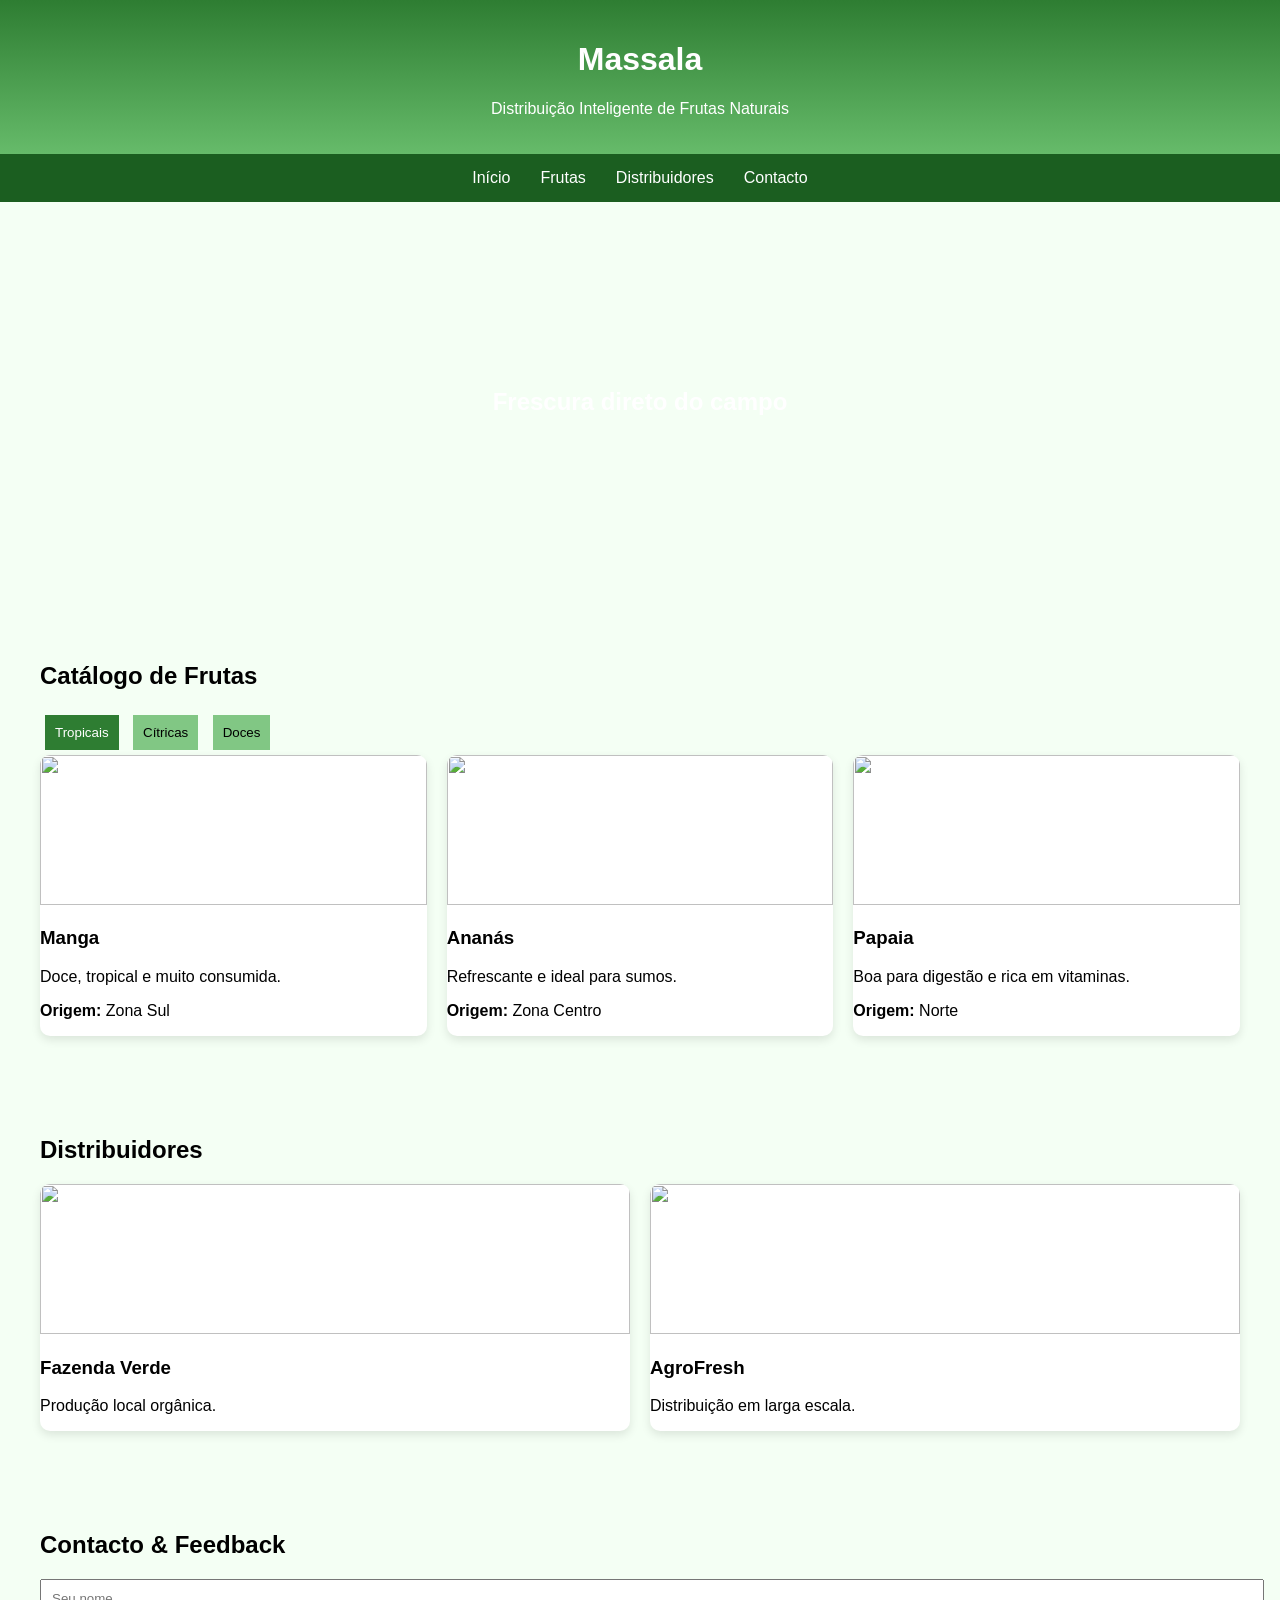
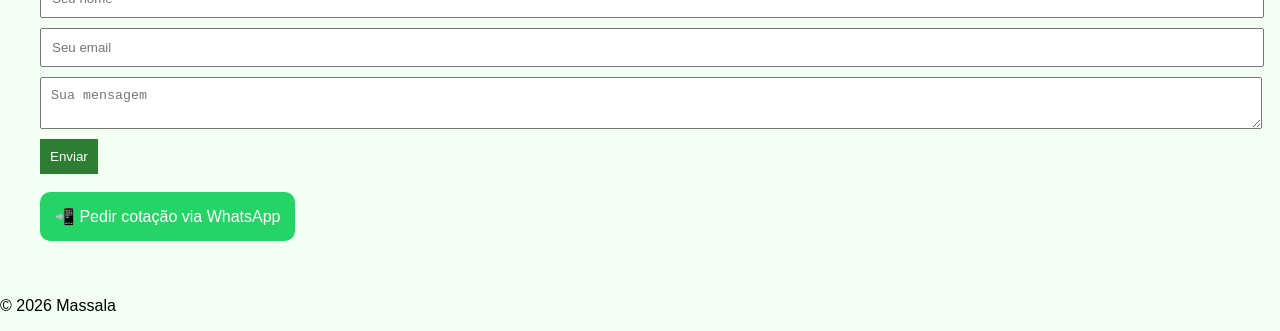
==== index.html @ 3fd0d9c8 "Add files via upload" ====
<!DOCTYPE html>
<html lang="pt">
<head>
<meta charset="UTF-8">
<meta name="viewport" content="width=device-width, initial-scale=1.0">
<title>Massala - Frutas Naturais</title>

<link rel="stylesheet" href="styles.css">
</head>

<body>

<header>
<h1>Massala</h1>
<p>Distribuição Inteligente de Frutas Naturais</p>
</header>

<nav>
<a href="#">Início</a>
<a href="#frutas">Frutas</a>
<a href="#distribuidores">Distribuidores</a>
<a href="#contacto">Contacto</a>
</nav>

<section class="hero">
<h1>Frescura direto do campo</h1>
</section>

<div class="container" id="frutas">
<h2>Catálogo de Frutas</h2>

<div class="tabs">
<button class="tab-btn active" onclick="showTab('tropicais', event)">Tropicais</button>
<button class="tab-btn" onclick="showTab('citricas', event)">Cítricas</button>
<button class="tab-btn" onclick="showTab('doces', event)">Doces</button>
</div>

<div id="tropicais" class="tab-content active">
<div class="cards">

<div class="card">
<img src="https://images.unsplash.com/photo-1550258987-190a2d41a8ba">
<div class="card-content">
<h3>Manga</h3>
<p>Doce, tropical e muito consumida.</p>
<p><strong>Origem:</strong> Zona Sul</p>
</div>
</div>

<div class="card">
<img src="https://images.unsplash.com/photo-1587132137056-bfbf0166836e">
<div class="card-content">
<h3>Ananás</h3>
<p>Refrescante e ideal para sumos.</p>
<p><strong>Origem:</strong> Zona Centro</p>
</div>
</div>

<div class="card">
<img src="https://images.unsplash.com/photo-1601004890684-d8cbf643f5f2">
<div class="card-content">
<h3>Papaia</h3>
<p>Boa para digestão e rica em vitaminas.</p>
<p><strong>Origem:</strong> Norte</p>
</div>
</div>

</div>
</div>

<div id="citricas" class="tab-content">
<div class="cards">

<div class="card">
<img src="https://images.unsplash.com/photo-1587735243615-c03f25aaff15">
<div class="card-content">
<h3>Laranja</h3>
<p>Vitamina C natural.</p>
<p><strong>Origem:</strong> Norte</p>
</div>
</div>

<div class="card">
<img src="https://images.unsplash.com/photo-1590502593747-42a996133562">
<div class="card-content">
<h3>Limão</h3>
<p>Usado em bebidas e culinária.</p>
<p><strong>Origem:</strong> Centro</p>
</div>
</div>

</div>
</div>

<div id="doces" class="tab-content">
<div class="cards">

<div class="card">
<img src="https://images.unsplash.com/photo-1574226516831-e1dff420e37a">
<div class="card-content">
<h3>Maçã</h3>
<p>Clássica e nutritiva.</p>
<p><strong>Origem:</strong> Importada</p>
</div>
</div>

<div class="card">
<img src="https://images.unsplash.com/photo-1571771894821-ce9b6c11b08e">
<div class="card-content">
<h3>Banana</h3>
<p>Fonte de energia.</p>
<p><strong>Origem:</strong> Norte</p>
</div>
</div>

<div class="card">
<img src="https://images.unsplash.com/photo-1619566636858-adf3ef46400b">
<div class="card-content">
<h3>Uva</h3>
<p>Doce e usada em várias receitas.</p>
<p><strong>Origem:</strong> Importada</p>
</div>
</div>

</div>
</div>
</div>

<div class="container" id="distribuidores">
<h2>Distribuidores</h2>
<div class="cards">

<div class="card">
<img src="https://images.unsplash.com/photo-1523741543316-beb7fc7023d8">
<div class="card-content">
<h3>Fazenda Verde</h3>
<p>Produção local orgânica.</p>
</div>
</div>

<div class="card">
<img src="https://images.unsplash.com/photo-1506806732259-39c2d0268443">
<div class="card-content">
<h3>AgroFresh</h3>
<p>Distribuição em larga escala.</p>
</div>
</div>

</div>
</div>

<div class="container" id="contacto">
<h2>Contacto & Feedback</h2>

<form class="form">
<input type="text" placeholder="Seu nome" required>
<input type="email" placeholder="Seu email" required>
<textarea placeholder="Sua mensagem"></textarea>
<button type="submit">Enviar</button>
</form>

<br>

<a class="whatsapp" href="https://wa.me/258840000000" target="_blank">
📲 Pedir cotação via WhatsApp
</a>

</div>

<footer>
<p>&copy; 2026 Massala</p>
</footer>

<script src="script.js"></script>

</body>
</html>

<!-- CSS -->
<style>
body {font-family: Arial; margin:0; background:#f4fff4}
header {background:linear-gradient(#2e7d32,#66bb6a);color:white;text-align:center;padding:20px}
nav {display:flex;justify-content:center;background:#1b5e20}
nav a {color:white;padding:15px;text-decoration:none}
nav a:hover {background:#388e3c}
.hero {height:400px;background:url('https://images.unsplash.com/photo-1610832958506-aa56368176cf') center/cover;display:flex;align-items:center;justify-content:center;color:white}
.container {padding:40px}
.cards {display:grid;grid-template-columns:repeat(auto-fit,minmax(220px,1fr));gap:20px}
.card {background:white;border-radius:10px;box-shadow:0 4px 10px rgba(0,0,0,0.1);overflow:hidden;transition:0.3s}
.card:hover {transform:scale(1.05)}
.card img {width:100%;height:150px;object-fit:cover}
.tab-btn {padding:10px;border:none;background:#81c784;margin:5px;cursor:pointer}
.tab-btn.active {background:#2e7d32;color:white}
.tab-content {display:none}
.tab-content.active {display:block}
.form input,.form textarea {display:block;width:100%;margin:10px 0;padding:10px}
.form button {background:#2e7d32;color:white;padding:10px;border:none}
.whatsapp {display:inline-block;background:#25D366;color:white;padding:15px;border-radius:10px;text-decoration:none}
</style>

<!-- JS -->
<script>
function showTab(id, e){
 document.querySelectorAll('.tab-content').forEach(t=>t.classList.remove('active'));
 document.querySelectorAll('.tab-btn').forEach(b=>b.classList.remove('active'));
 document.getElementById(id).classList.add('active');
 e.target.classList.add('active');
}
</script>
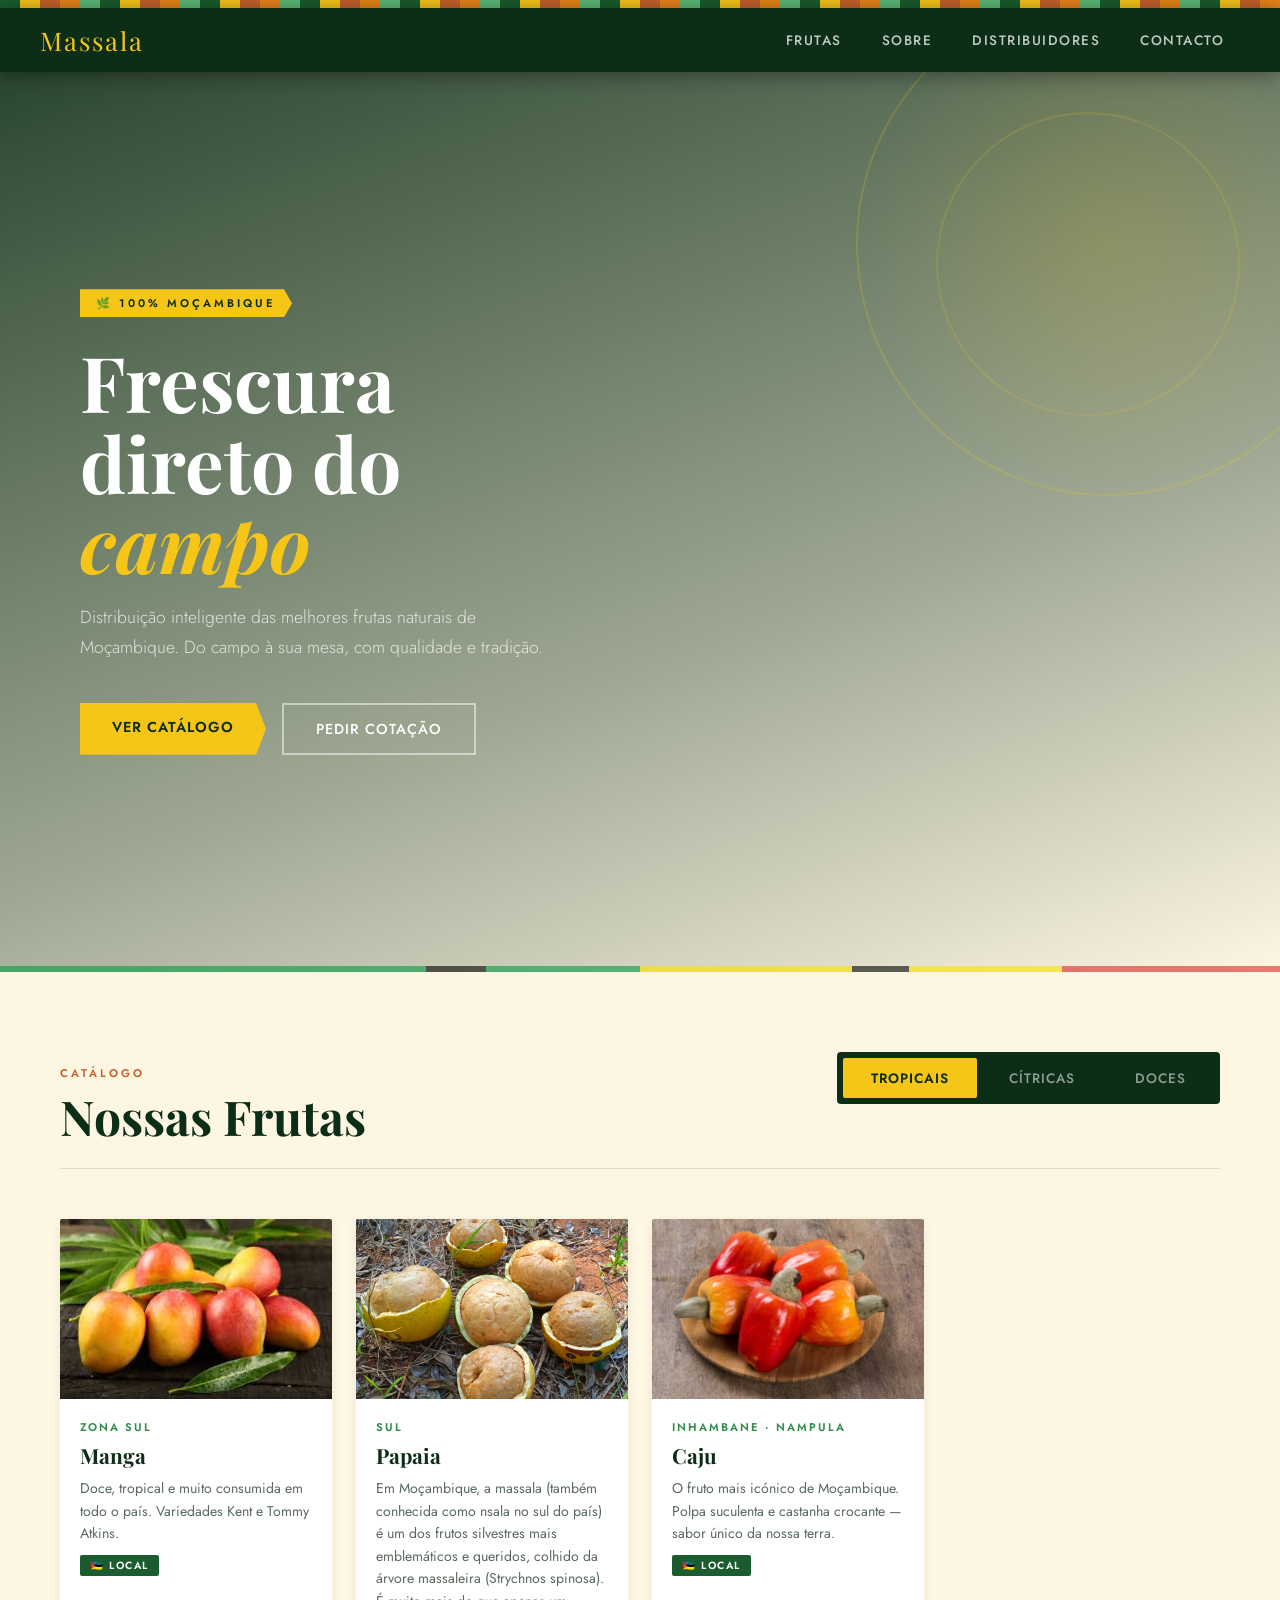
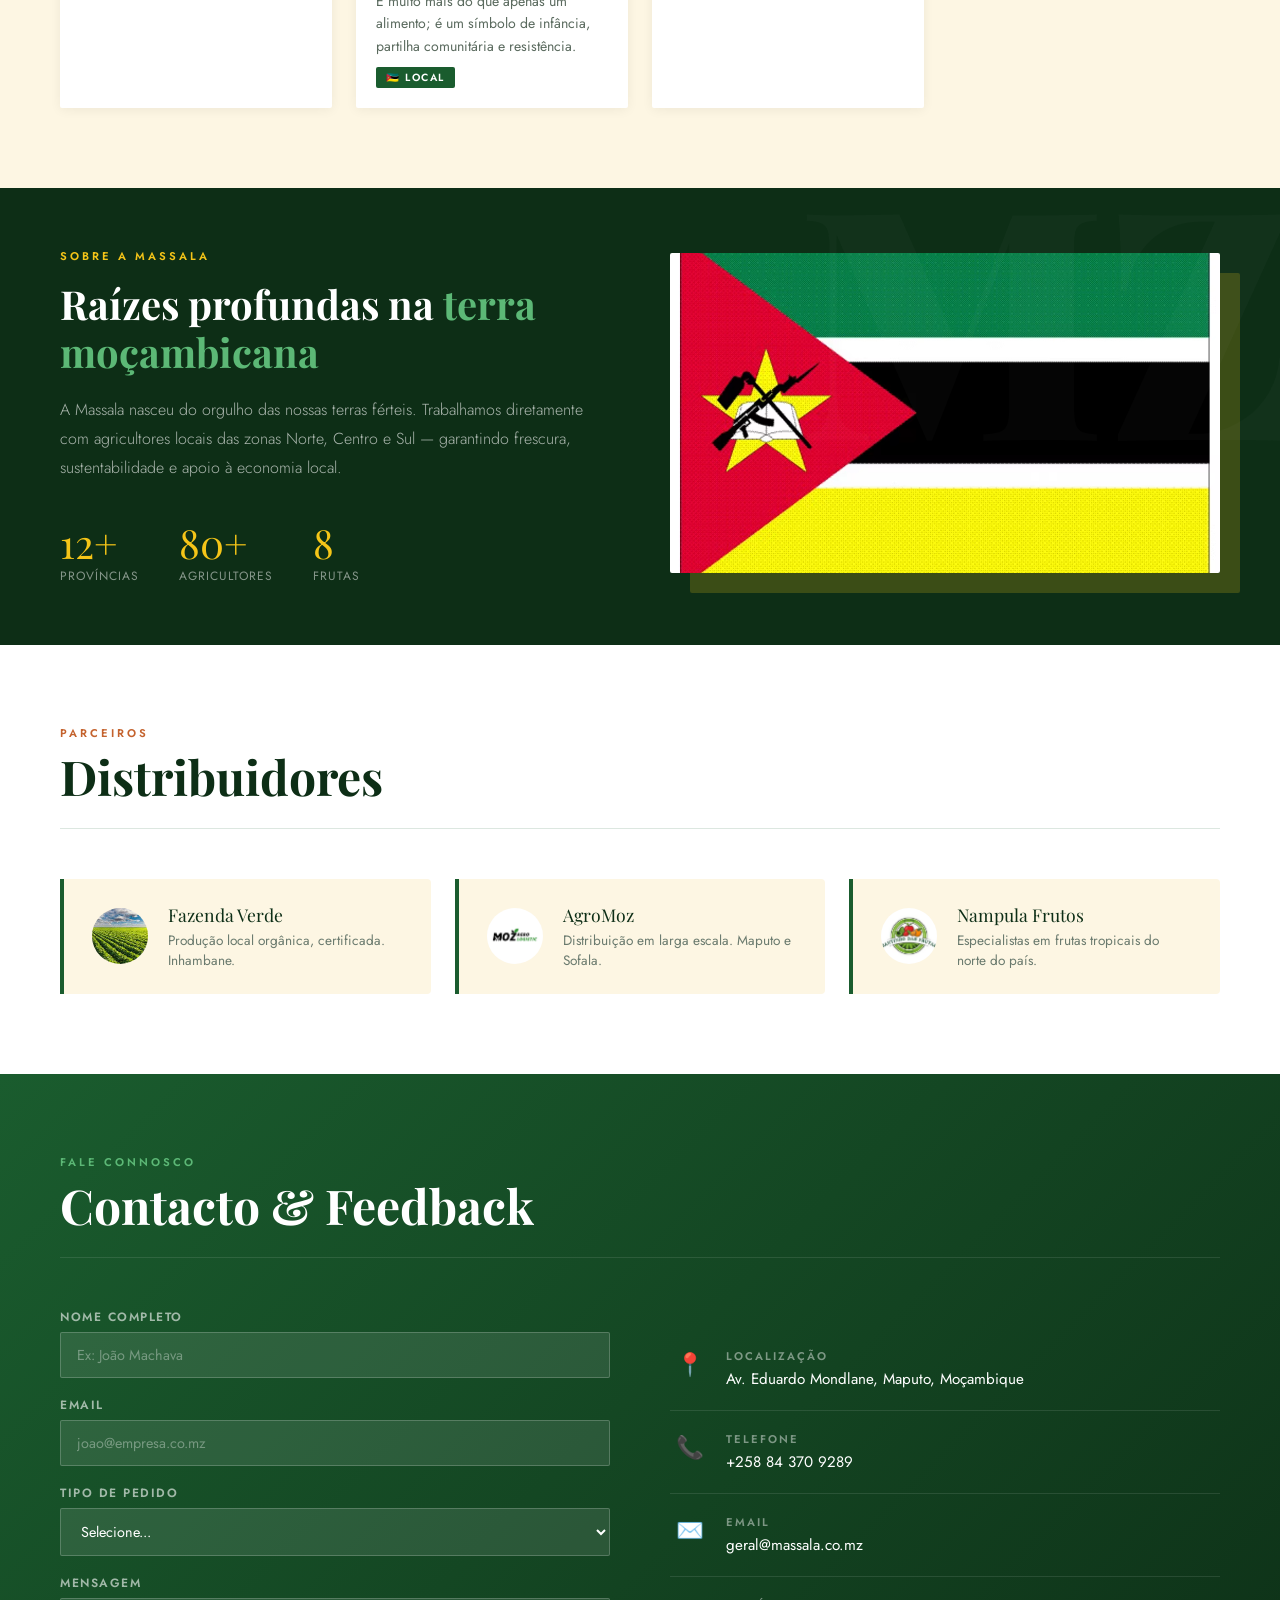
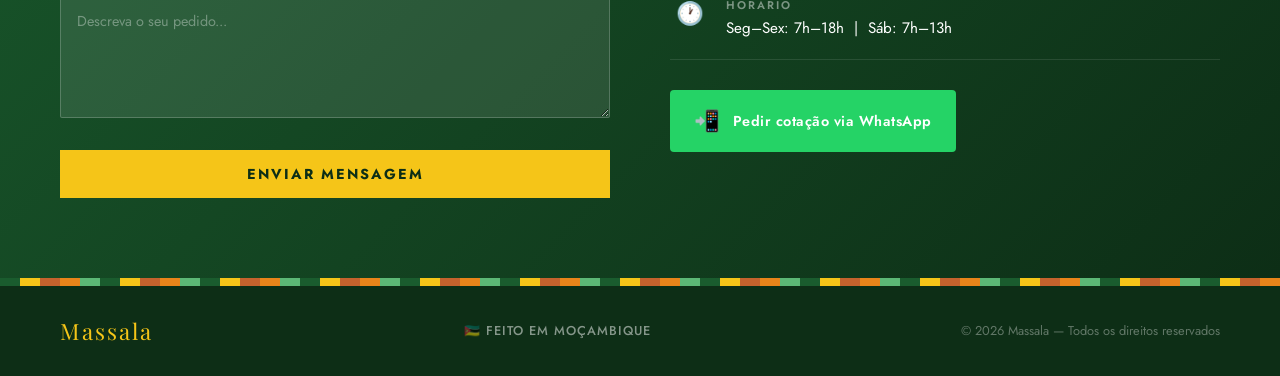
==== commit 4cff4610: "Add files via upload" ====
--- a/index.html
+++ b/index.html
@@ -3,207 +3,965 @@
 <head>
 <meta charset="UTF-8">
 <meta name="viewport" content="width=device-width, initial-scale=1.0">
-<title>Massala - Frutas Naturais</title>
-
-<link rel="stylesheet" href="styles.css">
+<title>Massala — Frutas Naturais de Moçambique</title>
+<link href="https://fonts.googleapis.com/css2?family=Playfair+Display:wght@700;900&family=Jost:wght@300;400;500;600&display=swap" rel="stylesheet">
+<style>
+  :root {
+    --verde: #1a5c2e;
+    --verde-medio: #2e8b4a;
+    --verde-claro: #5cb876;
+    --amarelo: #f5c518;
+    --laranja: #e8841a;
+    --terra: #c4622d;
+    --creme: #fdf6e3;
+    --escuro: #0d2e16;
+    --branco: #ffffff;
+  }
+
+  * { margin: 0; padding: 0; box-sizing: border-box; }
+
+  html { scroll-behavior: smooth; }
+
+  body {
+    font-family: 'Jost', sans-serif;
+    background: var(--creme);
+    color: var(--escuro);
+    overflow-x: hidden;
+  }
+
+  /* ── PADRÃO CAPULANA DECORATIVO ── */
+  .capulana-stripe {
+    height: 8px;
+    background: repeating-linear-gradient(
+      90deg,
+      var(--verde) 0px, var(--verde) 20px,
+      var(--amarelo) 20px, var(--amarelo) 40px,
+      var(--terra) 40px, var(--terra) 60px,
+      var(--laranja) 60px, var(--laranja) 80px,
+      var(--verde-claro) 80px, var(--verde-claro) 100px
+    );
+  }
+
+  /* ── NAV ── */
+  nav {
+    position: sticky;
+    top: 0;
+    z-index: 100;
+    background: var(--escuro);
+    display: flex;
+    align-items: center;
+    justify-content: space-between;
+    padding: 0 40px;
+    height: 64px;
+    box-shadow: 0 2px 20px rgba(0,0,0,0.4);
+  }
+
+  .nav-logo {
+    font-family: 'Playfair Display', serif;
+    font-size: 1.6rem;
+    color: var(--amarelo);
+    letter-spacing: 2px;
+  }
+
+  .nav-links { display: flex; gap: 8px; }
+
+  .nav-links a {
+    color: rgba(255,255,255,0.75);
+    text-decoration: none;
+    font-size: 0.85rem;
+    font-weight: 500;
+    letter-spacing: 1.5px;
+    text-transform: uppercase;
+    padding: 8px 16px;
+    border-radius: 4px;
+    transition: all 0.25s;
+  }
+
+  .nav-links a:hover {
+    color: var(--amarelo);
+    background: rgba(245,197,24,0.1);
+  }
+
+  /* ── HERO ── */
+  .hero {
+    position: relative;
+    height: 100vh;
+    min-height: 600px;
+    background:
+      linear-gradient(160deg, rgba(13,46,22,0.88) 0%, rgba(13,46,22,0.4) 60%, transparent 100%),
+      url('https://images.unsplash.com/photo-1610832958506-aa56368176cf?w=1600') center/cover no-repeat;
+    display: flex;
+    align-items: center;
+    overflow: hidden;
+  }
+
+  /* Padrão geométrico tribal no canto */
+  .hero::before {
+    content: '';
+    position: absolute;
+    right: -80px;
+    top: -80px;
+    width: 500px;
+    height: 500px;
+    border-radius: 50%;
+    background: radial-gradient(circle, rgba(245,197,24,0.15) 0%, transparent 70%);
+    border: 2px solid rgba(245,197,24,0.2);
+  }
+
+  .hero::after {
+    content: '';
+    position: absolute;
+    right: 40px;
+    top: 40px;
+    width: 300px;
+    height: 300px;
+    border-radius: 50%;
+    border: 2px solid rgba(245,197,24,0.15);
+  }
+
+  .hero-content {
+    position: relative;
+    z-index: 2;
+    padding: 0 80px;
+    max-width: 700px;
+  }
+
+  .hero-tag {
+    display: inline-block;
+    background: var(--amarelo);
+    color: var(--escuro);
+    font-size: 0.7rem;
+    font-weight: 600;
+    letter-spacing: 3px;
+    text-transform: uppercase;
+    padding: 6px 16px;
+    margin-bottom: 24px;
+    clip-path: polygon(0 0, calc(100% - 8px) 0, 100% 50%, calc(100% - 8px) 100%, 0 100%);
+  }
+
+  .hero h1 {
+    font-family: 'Playfair Display', serif;
+    font-size: clamp(3rem, 6vw, 5.5rem);
+    line-height: 1.05;
+    color: white;
+    margin-bottom: 20px;
+  }
+
+  .hero h1 em {
+    font-style: italic;
+    color: var(--amarelo);
+  }
+
+  .hero p {
+    color: rgba(255,255,255,0.75);
+    font-size: 1.1rem;
+    font-weight: 300;
+    line-height: 1.7;
+    margin-bottom: 40px;
+    max-width: 480px;
+  }
+
+  .hero-btns { display: flex; gap: 16px; flex-wrap: wrap; }
+
+  .btn-primary {
+    background: var(--amarelo);
+    color: var(--escuro);
+    padding: 14px 32px;
+    font-family: 'Jost', sans-serif;
+    font-weight: 600;
+    font-size: 0.9rem;
+    letter-spacing: 1px;
+    text-transform: uppercase;
+    border: none;
+    cursor: pointer;
+    text-decoration: none;
+    display: inline-block;
+    transition: all 0.25s;
+    clip-path: polygon(0 0, calc(100% - 10px) 0, 100% 50%, calc(100% - 10px) 100%, 0 100%);
+  }
+
+  .btn-primary:hover { background: var(--laranja); color: white; }
+
+  .btn-outline {
+    border: 2px solid rgba(255,255,255,0.5);
+    color: white;
+    padding: 14px 32px;
+    font-family: 'Jost', sans-serif;
+    font-weight: 500;
+    font-size: 0.9rem;
+    letter-spacing: 1px;
+    text-transform: uppercase;
+    text-decoration: none;
+    display: inline-block;
+    transition: all 0.25s;
+  }
+
+  .btn-outline:hover {
+    border-color: var(--amarelo);
+    color: var(--amarelo);
+  }
+
+  /* Decoração bandeira Moçambique bottom */
+  .hero-mz-deco {
+    position: absolute;
+    bottom: 0; left: 0; right: 0;
+    height: 6px;
+    background: linear-gradient(90deg, #009A44 0%, #009A44 33.3%, #000 33.3%, #000 38%, #009A44 38%, #009A44 50%, #FCE100 50%, #FCE100 66.6%, #000 66.6%, #000 71%, #FCE100 71%, #FCE100 83%, #DC241F 83%, #DC241F 100%);
+    opacity: 0.6;
+  }
+
+  /* ── SECÇÃO GERAL ── */
+  .section {
+    padding: 80px 60px;
+  }
+
+  .section-header {
+    display: flex;
+    align-items: flex-end;
+    justify-content: space-between;
+    margin-bottom: 50px;
+    border-bottom: 1px solid rgba(26,92,46,0.15);
+    padding-bottom: 24px;
+  }
+
+  .section-label {
+    font-size: 0.7rem;
+    font-weight: 600;
+    letter-spacing: 3px;
+    text-transform: uppercase;
+    color: var(--terra);
+    margin-bottom: 8px;
+  }
+
+  .section-title {
+    font-family: 'Playfair Display', serif;
+    font-size: clamp(2rem, 4vw, 3rem);
+    color: var(--escuro);
+    line-height: 1.15;
+  }
+
+  /* ── TABS ── */
+  .tabs {
+    display: flex;
+    gap: 4px;
+    margin-bottom: 40px;
+    background: var(--escuro);
+    padding: 6px;
+    border-radius: 4px;
+    width: fit-content;
+  }
+
+  .tab-btn {
+    padding: 10px 28px;
+    border: none;
+    background: transparent;
+    color: rgba(255,255,255,0.55);
+    font-family: 'Jost', sans-serif;
+    font-size: 0.85rem;
+    font-weight: 500;
+    letter-spacing: 1px;
+    text-transform: uppercase;
+    cursor: pointer;
+    border-radius: 2px;
+    transition: all 0.25s;
+  }
+
+  .tab-btn:hover { color: white; }
+
+  .tab-btn.active {
+    background: var(--amarelo);
+    color: var(--escuro);
+    font-weight: 600;
+  }
+
+  .tab-content { display: none; }
+  .tab-content.active { display: block; animation: fadeUp 0.4s ease; }
+
+  @keyframes fadeUp {
+    from { opacity: 0; transform: translateY(16px); }
+    to   { opacity: 1; transform: translateY(0); }
+  }
+
+  /* ── CARDS ── */
+  .cards {
+    display: grid;
+    grid-template-columns: repeat(auto-fill, minmax(240px, 1fr));
+    gap: 24px;
+  }
+
+  .card {
+    background: white;
+    border-radius: 2px;
+    overflow: hidden;
+    box-shadow: 0 2px 12px rgba(0,0,0,0.06);
+    transition: all 0.3s ease;
+    position: relative;
+  }
+
+  .card:hover {
+    transform: translateY(-6px);
+    box-shadow: 0 16px 40px rgba(26,92,46,0.15);
+  }
+
+  .card::after {
+    content: '';
+    position: absolute;
+    bottom: 0; left: 0; right: 0;
+    height: 3px;
+    background: linear-gradient(90deg, var(--verde), var(--amarelo), var(--terra));
+    transform: scaleX(0);
+    transition: transform 0.3s;
+    transform-origin: left;
+  }
+
+  .card:hover::after { transform: scaleX(1); }
+
+  .card-img {
+    width: 100%;
+    height: 180px;
+    object-fit: cover;
+    display: block;
+  }
+
+  .card-body {
+    padding: 20px;
+  }
+
+  .card-origin {
+    font-size: 0.7rem;
+    font-weight: 600;
+    letter-spacing: 2px;
+    text-transform: uppercase;
+    color: var(--verde-medio);
+    margin-bottom: 6px;
+  }
+
+  .card h3 {
+    font-family: 'Playfair Display', serif;
+    font-size: 1.3rem;
+    color: var(--escuro);
+    margin-bottom: 8px;
+  }
+
+  .card p {
+    font-size: 0.88rem;
+    color: #5a6a5e;
+    line-height: 1.6;
+  }
+
+  .badge-mz {
+    display: inline-block;
+    background: var(--verde);
+    color: white;
+    font-size: 0.65rem;
+    font-weight: 600;
+    letter-spacing: 1.5px;
+    text-transform: uppercase;
+    padding: 3px 10px;
+    border-radius: 2px;
+    margin-top: 10px;
+  }
+
+  .badge-import {
+    background: var(--terra);
+  }
+
+  /* ── BANNER MOÇAMBIQUE ── */
+  .banner-mz {
+    background: var(--escuro);
+    color: white;
+    padding: 60px;
+    display: grid;
+    grid-template-columns: 1fr 1fr;
+    gap: 60px;
+    align-items: center;
+    position: relative;
+    overflow: hidden;
+  }
+
+  .banner-mz::before {
+    content: 'MZ';
+    position: absolute;
+    right: -20px;
+    top: -40px;
+    font-family: 'Playfair Display', serif;
+    font-size: 20rem;
+    font-weight: 900;
+    color: rgba(255,255,255,0.02);
+    line-height: 1;
+    pointer-events: none;
+  }
+
+  .banner-mz-label {
+    font-size: 0.7rem;
+    letter-spacing: 3px;
+    text-transform: uppercase;
+    color: var(--amarelo);
+    margin-bottom: 16px;
+    font-weight: 600;
+  }
+
+  .banner-mz h2 {
+    font-family: 'Playfair Display', serif;
+    font-size: 2.5rem;
+    line-height: 1.2;
+    margin-bottom: 20px;
+  }
+
+  .banner-mz h2 span { color: var(--verde-claro); }
+
+  .banner-mz p {
+    color: rgba(255,255,255,0.65);
+    line-height: 1.8;
+    font-weight: 300;
+  }
+
+  .stats { display: flex; gap: 40px; margin-top: 40px; }
+
+  .stat-num {
+    font-family: 'Playfair Display', serif;
+    font-size: 2.5rem;
+    color: var(--amarelo);
+    line-height: 1;
+    margin-bottom: 4px;
+  }
+
+  .stat-label {
+    font-size: 0.75rem;
+    color: rgba(255,255,255,0.5);
+    letter-spacing: 1px;
+    text-transform: uppercase;
+  }
+
+  .banner-mz-img {
+    width: 100%;
+    height: 320px;
+    object-fit: cover;
+    border-radius: 2px;
+    box-shadow: 20px 20px 0 rgba(245,197,24,0.2);
+  }
+
+  /* ── DISTRIBUIDORES ── */
+  .section-dist { background: white; }
+
+  .dist-card {
+    background: var(--creme);
+    border-left: 4px solid var(--verde);
+    padding: 24px 28px;
+    border-radius: 0 4px 4px 0;
+    display: flex;
+    align-items: center;
+    gap: 20px;
+    transition: all 0.25s;
+  }
+
+  .dist-card:hover {
+    border-left-color: var(--amarelo);
+    transform: translateX(6px);
+  }
+
+  .dist-icon {
+    width: 56px;
+    height: 56px;
+    border-radius: 50%;
+    object-fit: cover;
+    flex-shrink: 0;
+  }
+
+  .dist-name {
+    font-family: 'Playfair Display', serif;
+    font-size: 1.1rem;
+    color: var(--escuro);
+    margin-bottom: 4px;
+  }
+
+  .dist-desc {
+    font-size: 0.85rem;
+    color: #6a7a6e;
+  }
+
+  /* ── CONTACTO ── */
+  .section-contacto {
+    background: linear-gradient(135deg, var(--verde) 0%, var(--escuro) 100%);
+    color: white;
+  }
+
+  .section-contacto .section-title { color: white; }
+  .section-contacto .section-label { color: var(--verde-claro); }
+
+  .contacto-grid {
+    display: grid;
+    grid-template-columns: 1fr 1fr;
+    gap: 60px;
+    align-items: start;
+  }
+
+  .form-group { margin-bottom: 18px; }
+
+  .form-group label {
+    display: block;
+    font-size: 0.75rem;
+    font-weight: 600;
+    letter-spacing: 1.5px;
+    text-transform: uppercase;
+    color: rgba(255,255,255,0.6);
+    margin-bottom: 6px;
+  }
+
+  .form-group input,
+  .form-group textarea,
+  .form-group select {
+    width: 100%;
+    background: rgba(255,255,255,0.1);
+    border: 1px solid rgba(255,255,255,0.2);
+    color: white;
+    padding: 12px 16px;
+    font-family: 'Jost', sans-serif;
+    font-size: 0.9rem;
+    border-radius: 2px;
+    outline: none;
+    transition: border-color 0.25s;
+  }
+
+  .form-group input::placeholder,
+  .form-group textarea::placeholder { color: rgba(255,255,255,0.35); }
+
+  .form-group input:focus,
+  .form-group textarea:focus,
+  .form-group select:focus {
+    border-color: var(--amarelo);
+  }
+
+  .form-group textarea { resize: vertical; min-height: 120px; }
+
+  .form-group select { cursor: pointer; }
+
+  .btn-submit {
+    width: 100%;
+    background: var(--amarelo);
+    color: var(--escuro);
+    border: none;
+    padding: 14px;
+    font-family: 'Jost', sans-serif;
+    font-weight: 700;
+    font-size: 0.9rem;
+    letter-spacing: 2px;
+    text-transform: uppercase;
+    cursor: pointer;
+    transition: all 0.25s;
+    margin-top: 8px;
+  }
+
+  .btn-submit:hover { background: var(--laranja); color: white; }
+
+  .contacto-info { padding-top: 20px; }
+
+  .info-item {
+    border-bottom: 1px solid rgba(255,255,255,0.1);
+    padding: 20px 0;
+    display: flex;
+    gap: 16px;
+    align-items: flex-start;
+  }
+
+  .info-icon {
+    font-size: 1.4rem;
+    flex-shrink: 0;
+    width: 40px;
+    text-align: center;
+  }
+
+  .info-text-label {
+    font-size: 0.7rem;
+    font-weight: 600;
+    letter-spacing: 2px;
+    text-transform: uppercase;
+    color: rgba(255,255,255,0.45);
+    margin-bottom: 4px;
+  }
+
+  .info-text-value {
+    color: white;
+    font-size: 0.95rem;
+  }
+
+  .whatsapp-btn {
+    display: flex;
+    align-items: center;
+    gap: 12px;
+    background: #25D366;
+    color: white;
+    padding: 16px 24px;
+    border-radius: 4px;
+    text-decoration: none;
+    font-weight: 600;
+    font-size: 0.9rem;
+    letter-spacing: 0.5px;
+    margin-top: 30px;
+    transition: all 0.25s;
+    width: fit-content;
+  }
+
+  .whatsapp-btn:hover { background: #1da855; transform: translateY(-2px); }
+
+  /* ── FOOTER ── */
+  footer {
+    background: var(--escuro);
+    padding: 30px 60px;
+    display: flex;
+    align-items: center;
+    justify-content: space-between;
+    flex-wrap: wrap;
+    gap: 16px;
+  }
+
+  .footer-logo {
+    font-family: 'Playfair Display', serif;
+    font-size: 1.4rem;
+    color: var(--amarelo);
+    letter-spacing: 2px;
+  }
+
+  .footer-copy {
+    color: rgba(255,255,255,0.35);
+    font-size: 0.8rem;
+  }
+
+  .footer-flag {
+    display: flex;
+    align-items: center;
+    gap: 8px;
+    color: rgba(255,255,255,0.5);
+    font-size: 0.8rem;
+    font-weight: 500;
+    letter-spacing: 1px;
+    text-transform: uppercase;
+  }
+
+  /* ── RESPONSIVE ── */
+  @media (max-width: 768px) {
+    .hero-content { padding: 0 30px; }
+    .section { padding: 60px 24px; }
+    .banner-mz { grid-template-columns: 1fr; padding: 40px 24px; }
+    .banner-mz::before { display: none; }
+    .contacto-grid { grid-template-columns: 1fr; }
+    footer { padding: 24px; }
+    nav { padding: 0 20px; }
+    .nav-links a { padding: 8px 10px; font-size: 0.75rem; }
+  }
+</style>
 </head>
-
 <body>
 
-<header>
-<h1>Massala</h1>
-<p>Distribuição Inteligente de Frutas Naturais</p>
-</header>
+<div class="capulana-stripe"></div>
 
 <nav>
-<a href="#">Início</a>
-<a href="#frutas">Frutas</a>
-<a href="#distribuidores">Distribuidores</a>
-<a href="#contacto">Contacto</a>
+  <span class="nav-logo">Massala</span>
+  <div class="nav-links">
+    <a href="#frutas">Frutas</a>
+    <a href="#sobre">Sobre</a>
+    <a href="#distribuidores">Distribuidores</a>
+    <a href="#contacto">Contacto</a>
+  </div>
 </nav>
 
+<!-- HERO -->
 <section class="hero">
-<h1>Frescura direto do campo</h1>
+  <div class="hero-content">
+    <span class="hero-tag">🌿 100% Moçambique</span>
+    <h1>Frescura<br>direto do <em>campo</em></h1>
+    <p>Distribuição inteligente das melhores frutas naturais de Moçambique. Do campo à sua mesa, com qualidade e tradição.</p>
+    <div class="hero-btns">
+      <a href="#frutas" class="btn-primary">Ver Catálogo</a>
+      <a href="#contacto" class="btn-outline">Pedir Cotação</a>
+    </div>
+  </div>
+  <div class="hero-mz-deco"></div>
 </section>
 
-<div class="container" id="frutas">
-<h2>Catálogo de Frutas</h2>
-
-<div class="tabs">
-<button class="tab-btn active" onclick="showTab('tropicais', event)">Tropicais</button>
-<button class="tab-btn" onclick="showTab('citricas', event)">Cítricas</button>
-<button class="tab-btn" onclick="showTab('doces', event)">Doces</button>
+<!-- FRUTAS -->
+<section class="section" id="frutas">
+  <div class="section-header">
+    <div>
+      <div class="section-label">Catálogo</div>
+      <h2 class="section-title">Nossas Frutas</h2>
+    </div>
+    <div class="tabs">
+      <button class="tab-btn active" onclick="showTab('tropicais', event)">Tropicais</button>
+      <button class="tab-btn" onclick="showTab('citricas', event)">Cítricas</button>
+      <button class="tab-btn" onclick="showTab('doces', event)">Doces</button>
+    </div>
+  </div>
+
+  <!-- TROPICAIS -->
+  <div id="tropicais" class="tab-content active">
+    <div class="cards">
+
+      <div class="card">
+        <img class="card-img" src="manga.jpeg" alt="Manga">
+        <div class="card-body">
+          <div class="card-origin">Zona Sul</div>
+          <h3>Manga</h3>
+          <p>Doce, tropical e muito consumida em todo o país. Variedades Kent e Tommy Atkins.</p>
+          <span class="badge-mz">🇲🇿 Local</span>
+        </div>
+      </div>
+
+      <div class="card">
+        <img class="card-img" src="massala.jpeg" alt="massala">
+        <div class="card-body">
+          <div class="card-origin">Sul</div>
+          <h3>Papaia</h3>
+          <p>Em Moçambique, a massala (também conhecida como nsala no sul do país) é um dos frutos silvestres mais emblemáticos e queridos, colhido da árvore massaleira (Strychnos spinosa). É muito mais do que apenas um alimento; é um símbolo de infância, partilha comunitária e resistência.</p>
+          <span class="badge-mz">🇲🇿 Local</span>
+        </div>
+      </div>
+
+      <div class="card">
+        <img class="card-img" src="caju.jpg" alt="Caju">
+        <div class="card-body">
+          <div class="card-origin">Inhambane · Nampula</div>
+          <h3>Caju</h3>
+          <p>O fruto mais icónico de Moçambique. Polpa suculenta e castanha crocante — sabor único da nossa terra.</p>
+          <span class="badge-mz">🇲🇿 Local</span>
+        </div>
+      </div>
+
+    </div>
+  </div>
+
+  <!-- CÍTRICAS -->
+  <div id="citricas" class="tab-content">
+    <div class="cards">
+
+      <div class="card">
+        <img class="card-img" src="laranja.jpeg" alt="Laranja">
+        <div class="card-body">
+          <div class="card-origin">Norte</div>
+          <h3>Laranja</h3>
+          <p>Vitamina C natural, ideal para sumos frescos e sobremesas.</p>
+          <span class="badge-mz">🇲🇿 Local</span>
+        </div>
+      </div>
+
+      <div class="card">
+        <img class="card-img" src="lmao.jpeg" alt="Limão">
+        <div class="card-body">
+          <div class="card-origin">Centro</div>
+          <h3>Limão</h3>
+          <p>Usado amplamente em bebidas, culinária típica e marinadas de peixe.</p>
+          <span class="badge-mz">🇲🇿 Local</span>
+        </div>
+      </div>
+
+    </div>
+  </div>
+
+  <!-- DOCES -->
+  <div id="doces" class="tab-content">
+    <div class="cards">
+
+      <div class="card">
+        <img class="card-img" src="maca.webp" alt="Maçã">
+        <div class="card-body">
+          <div class="card-origin">Importada</div>
+          <h3>Maçã</h3>
+          <p>Clássica e nutritiva. Variedades selecionadas para garantir qualidade.</p>
+          <span class="badge-mz badge-import">Importada</span>
+        </div>
+      </div>
+
+      <div class="card">
+        <img class="card-img" src="banana.jpeg" alt="Banana">
+        <div class="card-body">
+          <div class="card-origin">Norte</div>
+          <h3>Banana</h3>
+          <p>Fonte de energia. Cultivada no norte de Moçambique, doce e cremosa.</p>
+          <span class="badge-mz">🇲🇿 Local</span>
+        </div>
+      </div>
+
+      <div class="card">
+        <img class="card-img" src="uva.webp" alt="Uva">
+        <div class="card-body">
+          <div class="card-origin">Importada</div>
+          <h3>Uva</h3>
+          <p>Doce e usada em várias receitas. Variedades sem grainha disponíveis.</p>
+          <span class="badge-mz badge-import">Importada</span>
+        </div>
+      </div>
+
+    </div>
+  </div>
+</section>
+
+<!-- BANNER SOBRE MOÇAMBIQUE -->
+<div class="banner-mz" id="sobre">
+  <div>
+    <div class="banner-mz-label">Sobre a Massala</div>
+    <h2>Raízes profundas na <span>terra moçambicana</span></h2>
+    <p>A Massala nasceu do orgulho das nossas terras férteis. Trabalhamos diretamente com agricultores locais das zonas Norte, Centro e Sul — garantindo frescura, sustentabilidade e apoio à economia local.</p>
+    <div class="stats">
+      <div>
+        <div class="stat-num">12+</div>
+        <div class="stat-label">Províncias</div>
+      </div>
+      <div>
+        <div class="stat-num">80+</div>
+        <div class="stat-label">Agricultores</div>
+      </div>
+      <div>
+        <div class="stat-num">8</div>
+        <div class="stat-label">Frutas</div>
+      </div>
+    </div>
+  </div>
+  <div>
+    <img
+      class="banner-mz-img"
+      src="mz.avif"
+    >
+  </div>
 </div>
 
-<div id="tropicais" class="tab-content active">
-<div class="cards">
-
-<div class="card">
-<img src="https://images.unsplash.com/photo-1550258987-190a2d41a8ba">
-<div class="card-content">
-<h3>Manga</h3>
-<p>Doce, tropical e muito consumida.</p>
-<p><strong>Origem:</strong> Zona Sul</p>
-</div>
-</div>
-
-<div class="card">
-<img src="https://images.unsplash.com/photo-1587132137056-bfbf0166836e">
-<div class="card-content">
-<h3>Ananás</h3>
-<p>Refrescante e ideal para sumos.</p>
-<p><strong>Origem:</strong> Zona Centro</p>
-</div>
-</div>
-
-<div class="card">
-<img src="https://images.unsplash.com/photo-1601004890684-d8cbf643f5f2">
-<div class="card-content">
-<h3>Papaia</h3>
-<p>Boa para digestão e rica em vitaminas.</p>
-<p><strong>Origem:</strong> Norte</p>
-</div>
-</div>
-
-</div>
-</div>
-
-<div id="citricas" class="tab-content">
-<div class="cards">
-
-<div class="card">
-<img src="https://images.unsplash.com/photo-1587735243615-c03f25aaff15">
-<div class="card-content">
-<h3>Laranja</h3>
-<p>Vitamina C natural.</p>
-<p><strong>Origem:</strong> Norte</p>
-</div>
-</div>
-
-<div class="card">
-<img src="https://images.unsplash.com/photo-1590502593747-42a996133562">
-<div class="card-content">
-<h3>Limão</h3>
-<p>Usado em bebidas e culinária.</p>
-<p><strong>Origem:</strong> Centro</p>
-</div>
-</div>
-
-</div>
-</div>
-
-<div id="doces" class="tab-content">
-<div class="cards">
-
-<div class="card">
-<img src="https://images.unsplash.com/photo-1574226516831-e1dff420e37a">
-<div class="card-content">
-<h3>Maçã</h3>
-<p>Clássica e nutritiva.</p>
-<p><strong>Origem:</strong> Importada</p>
-</div>
-</div>
-
-<div class="card">
-<img src="https://images.unsplash.com/photo-1571771894821-ce9b6c11b08e">
-<div class="card-content">
-<h3>Banana</h3>
-<p>Fonte de energia.</p>
-<p><strong>Origem:</strong> Norte</p>
-</div>
-</div>
-
-<div class="card">
-<img src="https://images.unsplash.com/photo-1619566636858-adf3ef46400b">
-<div class="card-content">
-<h3>Uva</h3>
-<p>Doce e usada em várias receitas.</p>
-<p><strong>Origem:</strong> Importada</p>
-</div>
-</div>
-
-</div>
-</div>
-</div>
-
-<div class="container" id="distribuidores">
-<h2>Distribuidores</h2>
-<div class="cards">
-
-<div class="card">
-<img src="https://images.unsplash.com/photo-1523741543316-beb7fc7023d8">
-<div class="card-content">
-<h3>Fazenda Verde</h3>
-<p>Produção local orgânica.</p>
-</div>
-</div>
-
-<div class="card">
-<img src="https://images.unsplash.com/photo-1506806732259-39c2d0268443">
-<div class="card-content">
-<h3>AgroFresh</h3>
-<p>Distribuição em larga escala.</p>
-</div>
-</div>
-
-</div>
-</div>
-
-<div class="container" id="contacto">
-<h2>Contacto & Feedback</h2>
-
-<form class="form">
-<input type="text" placeholder="Seu nome" required>
-<input type="email" placeholder="Seu email" required>
-<textarea placeholder="Sua mensagem"></textarea>
-<button type="submit">Enviar</button>
-</form>
-
-<br>
-
-<a class="whatsapp" href="https://wa.me/258840000000" target="_blank">
-📲 Pedir cotação via WhatsApp
-</a>
-
-</div>
-
+<!-- DISTRIBUIDORES -->
+<section class="section section-dist" id="distribuidores">
+  <div class="section-header">
+    <div>
+      <div class="section-label">Parceiros</div>
+      <h2 class="section-title">Distribuidores</h2>
+    </div>
+  </div>
+  <div class="cards" style="grid-template-columns: repeat(auto-fill, minmax(300px, 1fr));">
+
+    <div class="dist-card">
+      <img class="dist-icon" src="fazenda.jpeg" alt="Fazenda Verde">
+      <div>
+        <div class="dist-name">Fazenda Verde</div>
+        <div class="dist-desc">Produção local orgânica, certificada. Inhambane.</div>
+      </div>
+    </div>
+
+    <div class="dist-card">
+      <img class="dist-icon" src="imae.png" alt="AgroFresh">
+      <div>
+        <div class="dist-name">AgroMoz</div>
+        <div class="dist-desc">Distribuição em larga escala. Maputo e Sofala.</div>
+      </div>
+    </div>
+
+    <div class="dist-card">
+      <img class="dist-icon" src="images.jpeg" alt="Nampula Frutos">
+      <div>
+        <div class="dist-name">Nampula Frutos</div>
+        <div class="dist-desc">Especialistas em frutas tropicais do norte do país.</div>
+      </div>
+    </div>
+
+  </div>
+</section>
+
+<!-- CONTACTO -->
+<section class="section section-contacto" id="contacto">
+  <div class="section-header" style="border-bottom-color: rgba(255,255,255,0.1);">
+    <div>
+      <div class="section-label">Fale Connosco</div>
+      <h2 class="section-title">Contacto & Feedback</h2>
+    </div>
+  </div>
+
+  <div class="contacto-grid">
+    <form onsubmit="handleSubmit(event)">
+      <div class="form-group">
+        <label>Nome completo</label>
+        <input type="text" placeholder="Ex: João Machava" required>
+      </div>
+      <div class="form-group">
+        <label>Email</label>
+        <input type="email" placeholder="joao@empresa.co.mz" required>
+      </div>
+      <div class="form-group">
+        <label>Tipo de pedido</label>
+        <select>
+          <option value="">Selecione...</option>
+          <option>Cotação de frutas</option>
+          <option>Parceria de distribuição</option>
+          <option>Informação geral</option>
+          <option>Outro</option>
+        </select>
+      </div>
+      <div class="form-group">
+        <label>Mensagem</label>
+        <textarea placeholder="Descreva o seu pedido..."></textarea>
+      </div>
+      <button type="submit" class="btn-submit">Enviar Mensagem</button>
+      <div id="form-success" style="display:none; margin-top:12px; color:#5cb876; font-size:0.85rem; font-weight:600;">
+        ✓ Mensagem enviada com sucesso! Respondemos em 24h.
+      </div>
+    </form>
+
+    <div class="contacto-info">
+      <div class="info-item">
+        <div class="info-icon">📍</div>
+        <div>
+          <div class="info-text-label">Localização</div>
+          <div class="info-text-value">Av. Eduardo Mondlane, Maputo, Moçambique</div>
+        </div>
+      </div>
+      <div class="info-item">
+        <div class="info-icon">📞</div>
+        <div>
+          <div class="info-text-label">Telefone</div>
+          <div class="info-text-value">+258 84 370 9289</div>
+        </div>
+      </div>
+      <div class="info-item">
+        <div class="info-icon">✉️</div>
+        <div>
+          <div class="info-text-label">Email</div>
+          <div class="info-text-value">geral@massala.co.mz</div>
+        </div>
+      </div>
+      <div class="info-item">
+        <div class="info-icon">🕐</div>
+        <div>
+          <div class="info-text-label">Horário</div>
+          <div class="info-text-value">Seg–Sex: 7h–18h &nbsp;|&nbsp; Sáb: 7h–13h</div>
+        </div>
+      </div>
+
+      <a class="whatsapp-btn" href="https://wa.me/258843709289" target="_blank">
+        <span style="font-size:1.3rem">📲</span>
+        Pedir cotação via WhatsApp
+      </a>
+    </div>
+  </div>
+</section>
+
+<!-- FOOTER -->
+<div class="capulana-stripe"></div>
 <footer>
-<p>&copy; 2026 Massala</p>
+  <span class="footer-logo">Massala</span>
+  <span class="footer-flag">🇲🇿 Feito em Moçambique</span>
+  <span class="footer-copy">© 2026 Massala — Todos os direitos reservados</span>
 </footer>
 
-<script src="script.js"></script>
-
+<script>
+function showTab(id, e) {
+  document.querySelectorAll('.tab-content').forEach(t => t.classList.remove('active'));
+  document.querySelectorAll('.tab-btn').forEach(b => b.classList.remove('active'));
+  document.getElementById(id).classList.add('active');
+  e.target.classList.add('active');
+}
+
+function handleSubmit(e) {
+  e.preventDefault();
+  document.getElementById('form-success').style.display = 'block';
+  e.target.reset();
+  setTimeout(() => {
+    document.getElementById('form-success').style.display = 'none';
+  }, 5000);
+}
+</script>
 </body>
 </html>
-
-<!-- CSS -->
-<style>
-body {font-family: Arial; margin:0; background:#f4fff4}
-header {background:linear-gradient(#2e7d32,#66bb6a);color:white;text-align:center;padding:20px}
-nav {display:flex;justify-content:center;background:#1b5e20}
-nav a {color:white;padding:15px;text-decoration:none}
-nav a:hover {background:#388e3c}
-.hero {height:400px;background:url('https://images.unsplash.com/photo-1610832958506-aa56368176cf') center/cover;display:flex;align-items:center;justify-content:center;color:white}
-.container {padding:40px}
-.cards {display:grid;grid-template-columns:repeat(auto-fit,minmax(220px,1fr));gap:20px}
-.card {background:white;border-radius:10px;box-shadow:0 4px 10px rgba(0,0,0,0.1);overflow:hidden;transition:0.3s}
-.card:hover {transform:scale(1.05)}
-.card img {width:100%;height:150px;object-fit:cover}
-.tab-btn {padding:10px;border:none;background:#81c784;margin:5px;cursor:pointer}
-.tab-btn.active {background:#2e7d32;color:white}
-.tab-content {display:none}
-.tab-content.active {display:block}
-.form input,.form textarea {display:block;width:100%;margin:10px 0;padding:10px}
-.form button {background:#2e7d32;color:white;padding:10px;border:none}
-.whatsapp {display:inline-block;background:#25D366;color:white;padding:15px;border-radius:10px;text-decoration:none}
-</style>
-
-<!-- JS -->
-<script>
-function showTab(id, e){
- document.querySelectorAll('.tab-content').forEach(t=>t.classList.remove('active'));
- document.querySelectorAll('.tab-btn').forEach(b=>b.classList.remove('active'));
- document.getElementById(id).classList.add('active');
- e.target.classList.add('active');
-}
-</script>
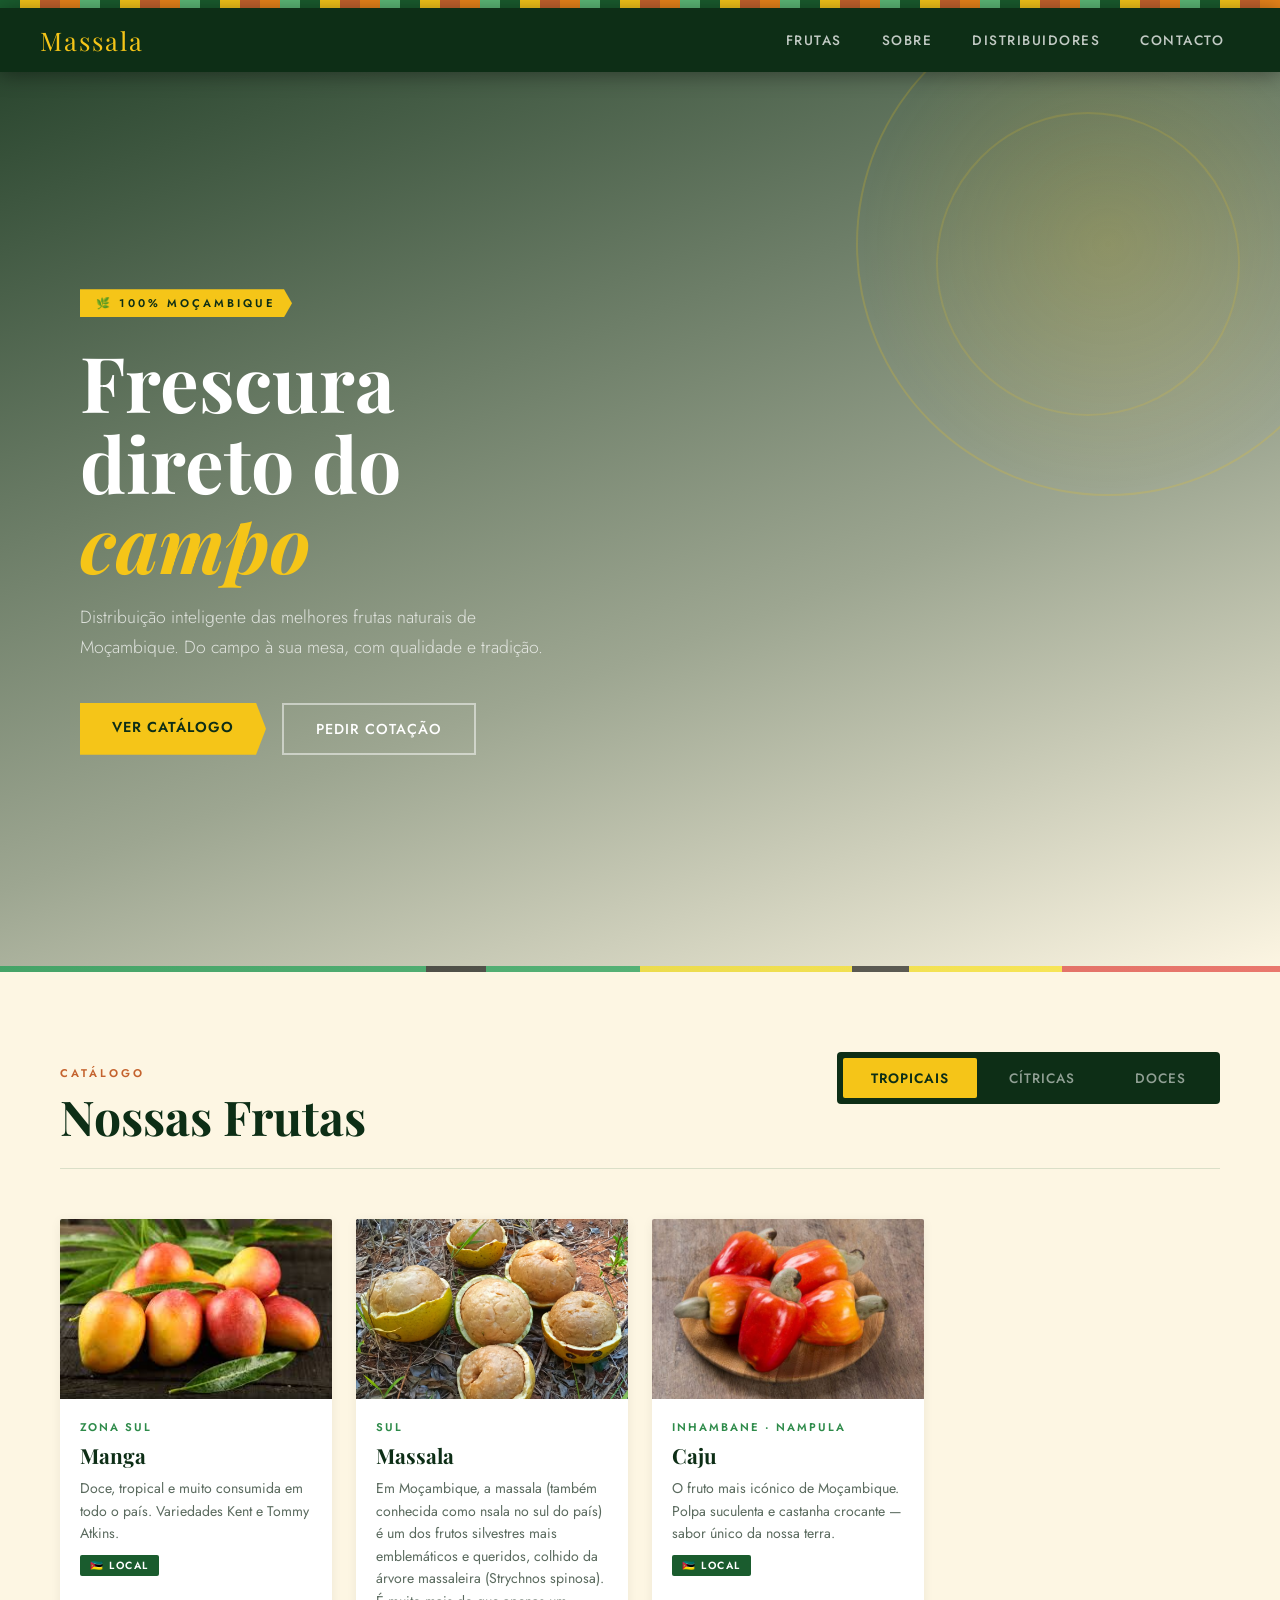
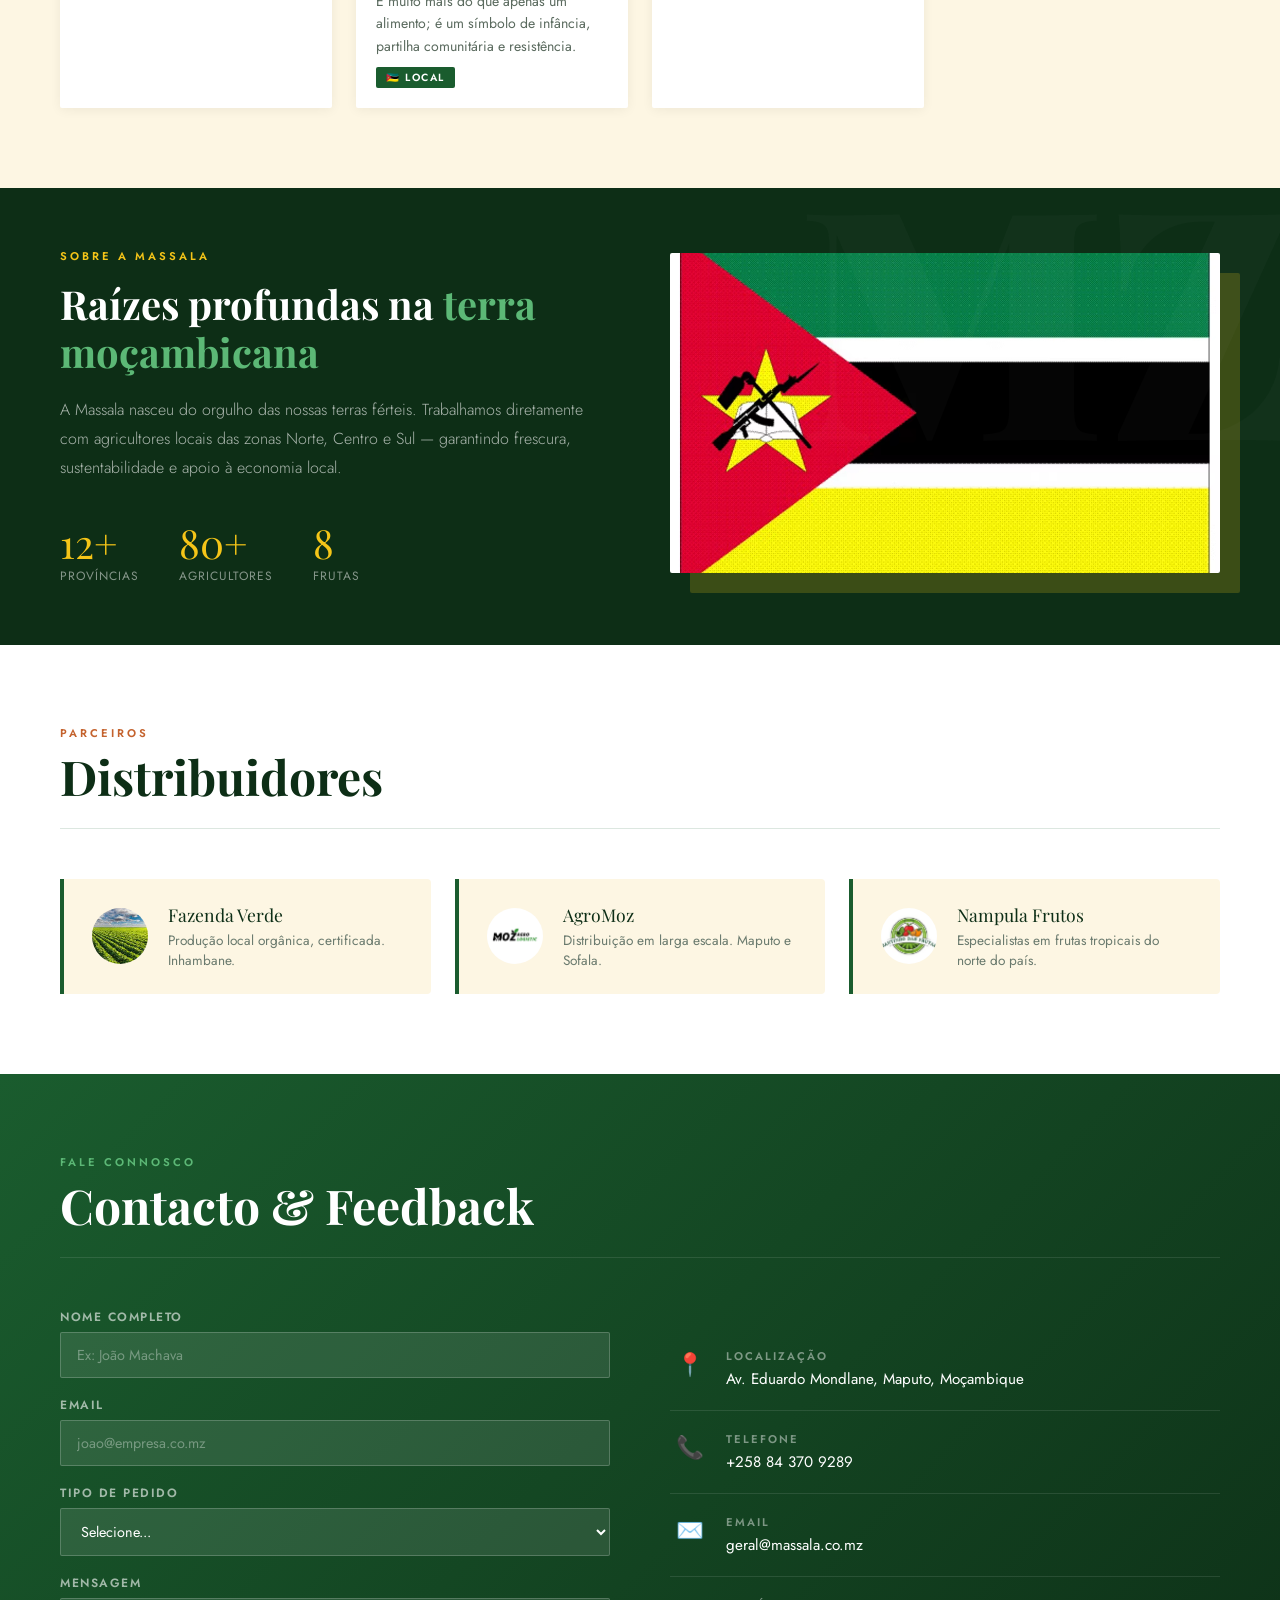
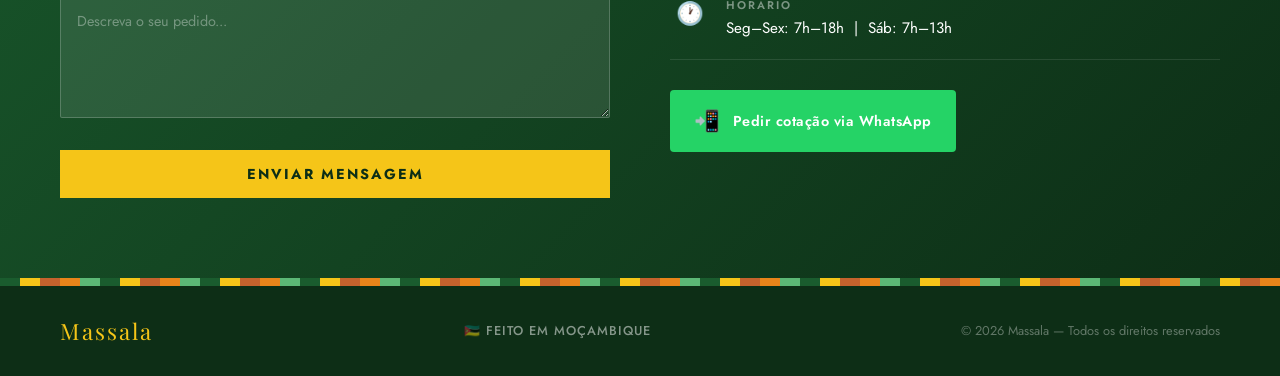
==== commit 96bbfb2e: "Add files via upload" ====
--- a/index.html
+++ b/index.html
@@ -711,7 +711,7 @@
         <img class="card-img" src="massala.jpeg" alt="massala">
         <div class="card-body">
           <div class="card-origin">Sul</div>
-          <h3>Papaia</h3>
+          <h3>Massala</h3>
           <p>Em Moçambique, a massala (também conhecida como nsala no sul do país) é um dos frutos silvestres mais emblemáticos e queridos, colhido da árvore massaleira (Strychnos spinosa). É muito mais do que apenas um alimento; é um símbolo de infância, partilha comunitária e resistência.</p>
           <span class="badge-mz">🇲🇿 Local</span>
         </div>
